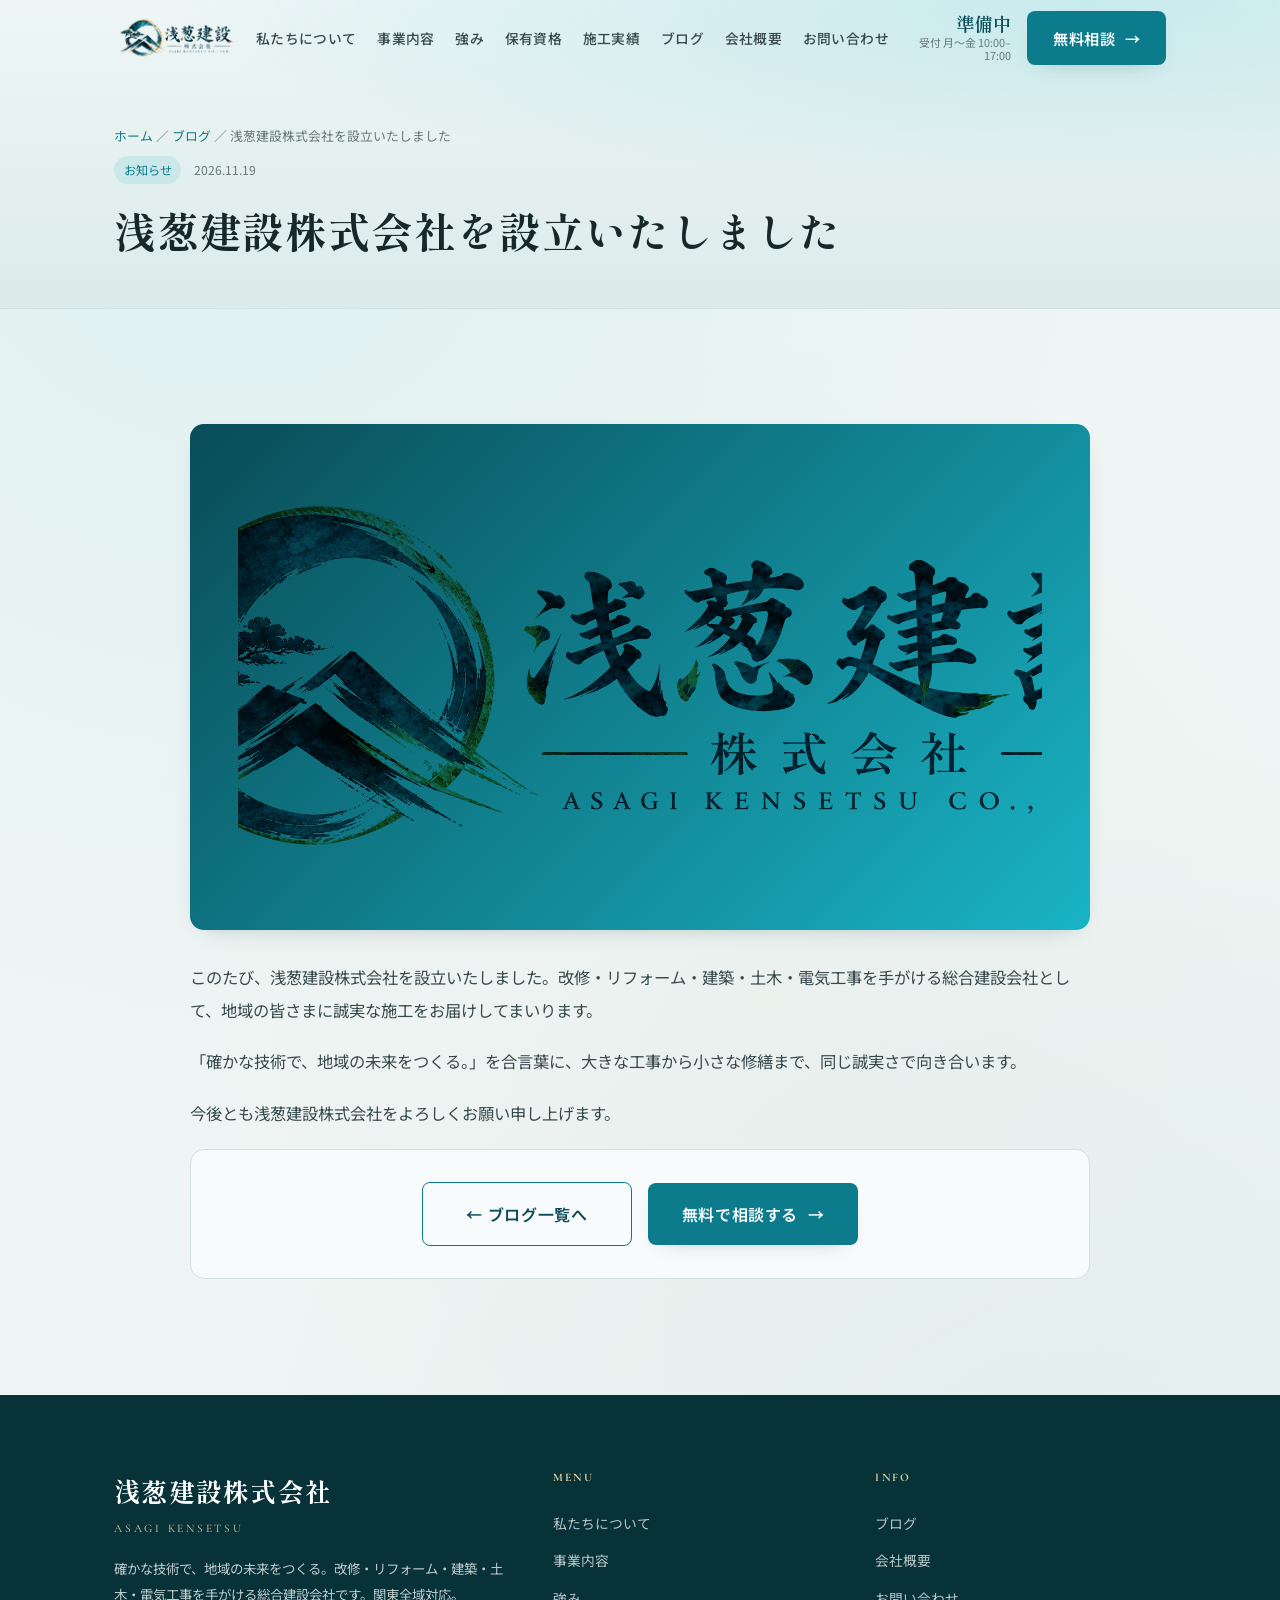
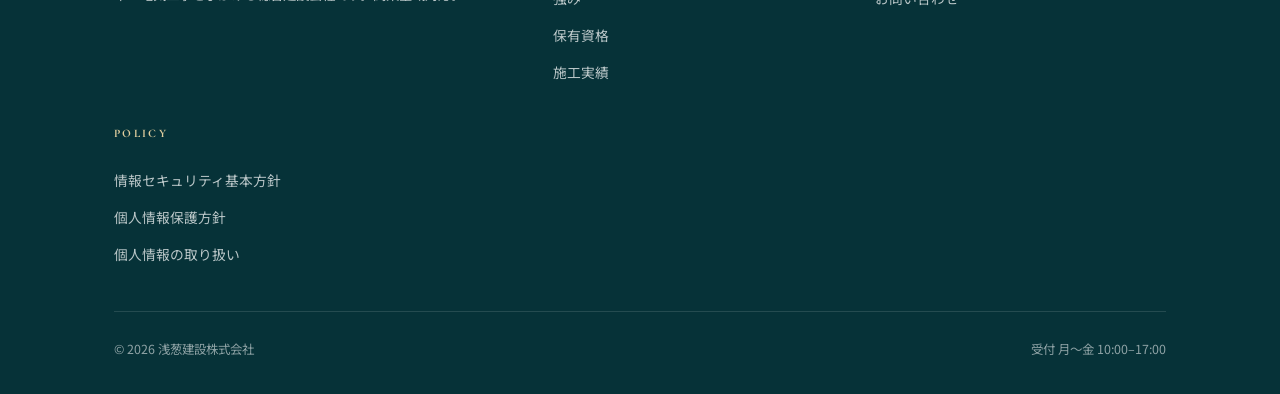
==== blog-post.html @ abcaf065 "About・ブログのロゴを白横（社名入り横型）＋明るい背景に変更 - 紋章/フルロゴ(紙地)→ 白横ロゴ(透過PNG)を淡色背景に配置し視認性を改善 - About=16:11カード、ブログ=16:1" ====
<!doctype html>
<html lang="ja">
<head>
<meta charset="utf-8">
<meta name="viewport" content="width=device-width, initial-scale=1">
<script>document.documentElement.className += " js";</script>
<title>ブログ | 浅葱建設株式会社</title>
<meta name="description" content="浅葱建設株式会社のブログ記事です。">
<link rel="icon" href="assets/logo-mark.jpg">
<link rel="preconnect" href="https://fonts.googleapis.com">
<link rel="preconnect" href="https://fonts.gstatic.com" crossorigin>
<link href="https://fonts.googleapis.com/css2?family=Shippori+Mincho:wght@500;600;700&family=Noto+Sans+JP:wght@400;500;700&family=Cormorant+Garamond:wght@500;600&display=swap" rel="stylesheet">
<link rel="stylesheet" href="css/style.css?v=20261125e">
</head>
<body>

<header class="header" id="header">
  <div class="container">
    <a class="brand" href="index.html" aria-label="浅葱建設株式会社 トップへ"><img src="assets/logo-horizontal.png" alt="浅葱建設株式会社"></a>
    <nav class="nav" aria-label="メインナビゲーション">
      <a href="index.html#about">私たちについて</a>
      <a href="index.html#services">事業内容</a>
      <a href="index.html#strengths">強み</a>
      <a href="index.html#qualifications">保有資格</a>
      <a href="index.html#works">施工実績</a>
      <a href="blog.html">ブログ</a>
      <a href="index.html#company">会社概要</a>
      <a href="index.html#contact">お問い合わせ</a>
    </nav>
    <div class="header-cta">
      <a class="tel-link" href="tel:0487318980" data-todo="tel"><span class="num">準備中</span><span class="lbl">受付 月〜金 10:00–17:00</span></a>
      <a class="btn btn--primary" href="index.html#contact">無料相談 <span class="arw">→</span></a>
      <button class="nav-toggle" id="navToggle" aria-label="メニューを開く" aria-expanded="false" aria-controls="drawer"><span></span><span></span><span></span></button>
    </div>
  </div>
</header>
<div class="drawer" id="drawer">
  <a href="index.html#about">私たちについて <span class="en">About</span></a>
  <a href="index.html#services">事業内容 <span class="en">Service</span></a>
  <a href="index.html#strengths">強み <span class="en">Strengths</span></a>
  <a href="index.html#qualifications">保有資格 <span class="en">Qualifications</span></a>
  <a href="index.html#works">施工実績 <span class="en">Works</span></a>
  <a href="blog.html">ブログ <span class="en">Blog</span></a>
  <a href="index.html#company">会社概要 <span class="en">Company</span></a>
  <a href="index.html#contact">お問い合わせ <span class="en">Contact</span></a>
  <div class="drawer-foot"><span class="num">048-731-8980</span><a class="btn btn--gold" href="index.html#contact">無料で相談する →</a></div>
</div>

<main id="detail">
  <section class="subhero">
    <div class="container">
      <p class="breadcrumb"><a href="index.html">ホーム</a> ／ <a href="blog.html">ブログ</a> ／ <span id="crumb">—</span></p>
      <div class="post__meta" style="margin-bottom:.4rem"><span class="post__cat" id="p-cat">—</span><time id="p-date">—</time></div>
      <h1 id="p-title">記事</h1>
    </div>
  </section>
  <section class="section">
    <div class="container" id="p-body"></div>
  </section>
</main>

<footer class="footer">
  <div class="container">
    <div class="footer__top">
      <div class="footer__brand">
        <div class="wm">浅葱建設株式会社</div><div class="en">ASAGI KENSETSU</div>
        <p>確かな技術で、地域の未来をつくる。改修・リフォーム・建築・土木・電気工事を手がける総合建設会社です。関東全域対応。</p>
      </div>
      <div class="footer__col"><h4>Menu</h4><a href="index.html#about">私たちについて</a><a href="index.html#services">事業内容</a><a href="index.html#strengths">強み</a><a href="index.html#qualifications">保有資格</a><a href="index.html#works">施工実績</a></div>
      <div class="footer__col"><h4>Info</h4><a href="blog.html">ブログ</a><a href="index.html#company">会社概要</a><a href="index.html#contact">お問い合わせ</a></div>
      <div class="footer__col"><h4>Policy</h4><a href="security-policy.html">情報セキュリティ基本方針</a><a href="privacy-policy.html">個人情報保護方針</a><a href="privacy-policy.html#handling">個人情報の取り扱い</a></div>
    </div>
    <div class="footer__bottom"><span>© 2026 浅葱建設株式会社</span><span>受付 月〜金 10:00–17:00</span></div>
  </div>
</footer>
<div class="cta-bar"><a class="tel" href="tel:0487318980" data-todo="tel">☎ お電話</a><a class="contact" href="index.html#contact">✉ 無料相談</a></div>

<script src="js/main.js"></script>
<script>
(function(){
  var P = {
    "1":{cat:"お知らせ",date:"2026.11.19",title:"浅葱建設株式会社を設立いたしました",
      img:"assets/logo-horizontal.png", logo:true,
      body:["このたび、浅葱建設株式会社を設立いたしました。改修・リフォーム・建築・土木・電気工事を手がける総合建設会社として、地域の皆さまに誠実な施工をお届けしてまいります。",
      "「確かな技術で、地域の未来をつくる。」を合言葉に、大きな工事から小さな修繕まで、同じ誠実さで向き合います。",
      "今後とも浅葱建設株式会社をよろしくお願い申し上げます。"]}
  };
  function esc(s){return String(s).replace(/[&<>]/g,function(c){return{'&':'&amp;','<':'&lt;','>':'&gt;'}[c];});}
  var id=(new URLSearchParams(location.search)).get("id");
  var d=P[id]||P["1"];
  document.getElementById("crumb").textContent=d.title;
  document.getElementById("p-cat").textContent=d.cat;
  document.getElementById("p-date").textContent=d.date;
  document.getElementById("p-title").textContent=d.title;
  document.title=d.title+" | ブログ | 浅葱建設株式会社";
  var html='<article class="detail detail--article">'
    +'<div class="detail__media'+(d.logo?' detail__media--logo':'')+'"><img src="'+d.img+'" alt="'+esc(d.title)+'" onerror="this.style.display=\'none\'"></div>'
    +'<div class="detail__text">';
  d.body.forEach(function(p){ html+='<p>'+esc(p)+'</p>'; });
  html+='</div>'
    +'<div class="detail__cta"><a class="btn btn--ghost btn--lg" href="blog.html">← ブログ一覧へ</a>'
    +'<a class="btn btn--primary btn--lg" href="index.html#contact">無料で相談する <span class="arw">→</span></a></div>'
    +'</article>';
  document.getElementById("p-body").innerHTML=html;
})();
</script>
</body>
</html>
---- css/style.css ----
/* =========================================================
   浅葱建設株式会社 — style.css
   Design tokens & styles per DESIGN.md
   Asagi (teal) × Gold × Washi. Sumi-e / 和モダン.
   ========================================================= */

/* ---------- Tokens ---------- */
:root{
  /* Asagi (浅葱色) — 基調。明るい浅葱の青緑 */
  --asagi-900:#063238; --asagi-800:#094c57; --asagi-700:#0c7c8c;  /* PRIMARY（白文字AA） */
  --asagi-600:#109aad; --asagi-500:#19b4c6; --asagi-400:#4cc3d2;  /* 明るい浅葱＝アクセント/地 */
  --asagi-100:#d3edf1;
  /* Gold — アクセント（少量で） */
  --gold-700:#8a6a2c; --gold-600:#a6823a; --gold-500:#bf9a4c; --gold-300:#e2cf9f;
  /* Washi / neutrals — 浅葱を含んだ淡い地 */
  --washi:#eef5f4; --washi-2:#e3efee; --paper:#f8fbfb; --white:#fff;
  /* Sumi (ink) */
  --sumi-900:#17282b; --sumi-700:#38494d; --sumi-500:#67787b; --line:#d2e2e1;

  --font-serif:"Shippori Mincho","Noto Serif JP",serif;
  --font-sans:"Noto Sans JP",system-ui,-apple-system,sans-serif;
  --font-en:"Cormorant Garamond","Shippori Mincho",serif;

  --fs-hero:clamp(2.4rem,6vw,4.4rem);
  --fs-h2:clamp(1.8rem,3.6vw,2.8rem);
  --fs-h3:clamp(1.15rem,2vw,1.4rem);
  --fs-lead:clamp(1rem,1.3vw,1.15rem);
  --fs-body:1rem; --fs-small:.875rem; --fs-label:.78rem;

  --maxw:1180px;
  --gutter:clamp(1.25rem,5vw,4rem);
  --section-y:clamp(4.5rem,9vw,8rem);
  --radius:14px; --radius-sm:8px;
  --shadow:0 18px 50px -24px rgba(12,47,53,.35);
  --shadow-sm:0 8px 24px -16px rgba(12,47,53,.4);
  --ease:cubic-bezier(.22,.61,.36,1);
  --header-h:76px;
}

/* ---------- Reset / base ---------- */
*,*::before,*::after{box-sizing:border-box}
*{margin:0}
html{scroll-behavior:smooth;-webkit-text-size-adjust:100%}
body{
  font-family:var(--font-sans);
  font-size:var(--fs-body);
  line-height:1.9;
  color:var(--sumi-900);
  background:var(--washi);
  /* subtle washi grain */
  background-image:
    radial-gradient(circle at 18% 8%, rgba(25,180,198,.07), transparent 42%),
    radial-gradient(circle at 88% 82%, rgba(12,124,140,.06), transparent 46%),
    radial-gradient(circle at 60% 50%, rgba(191,154,76,.03), transparent 55%);
  -webkit-font-smoothing:antialiased;
  overflow-x:hidden;
}
img{max-width:100%;display:block;height:auto}
a{color:inherit;text-decoration:none}
button{font:inherit;cursor:pointer;border:none;background:none;color:inherit}
ul{list-style:none;padding:0}
:focus-visible{outline:2px solid var(--gold-500);outline-offset:3px;border-radius:4px}

/* ---------- Layout utils ---------- */
.container{max-width:var(--maxw);margin-inline:auto;padding-inline:var(--gutter);width:100%}
.section{padding-block:var(--section-y);position:relative}
.section--alt{background:var(--washi-2)}
.section--ink{background:var(--asagi-900);color:#fff}
.section--paper{background:var(--paper)}

/* English label + 和文大見出し + gold rule */
.eyebrow{
  font-family:var(--font-en);
  font-size:var(--fs-label);
  letter-spacing:.3em;
  text-transform:uppercase;
  color:var(--gold-600);
  font-weight:600;
  display:inline-block;
}
.section--ink .eyebrow{color:var(--gold-300)}
.sec-title{
  font-family:var(--font-serif);
  font-size:var(--fs-h2);
  font-weight:600;
  line-height:1.35;
  letter-spacing:.02em;
  margin:.5rem 0 1rem;
}
.sec-rule{width:56px;height:2px;background:linear-gradient(90deg,var(--asagi-500),var(--gold-500));border:0;margin:0 0 1.4rem}
.sec-head{max-width:680px;margin-bottom:clamp(2rem,4vw,3.2rem)}
.sec-head--center{margin-inline:auto;text-align:center}
.sec-head--center .sec-rule{margin-inline:auto}
.sec-head--center .eyebrow{display:block}
.lead{font-size:var(--fs-lead);color:var(--sumi-700);line-height:1.95}
.section--ink .lead{color:rgba(255,255,255,.8)}

/* ---------- Buttons ---------- */
.btn{
  display:inline-flex;align-items:center;gap:.6em;
  padding:.85em 1.7em;border-radius:var(--radius-sm);
  font-family:var(--font-sans);font-weight:600;font-size:.95rem;letter-spacing:.04em;
  transition:transform .25s var(--ease),background .25s var(--ease),box-shadow .25s var(--ease),color .25s var(--ease);
  white-space:nowrap;
}
.btn .arw{transition:transform .25s var(--ease)}
.btn:hover .arw{transform:translateX(4px)}
.btn--primary{background:var(--asagi-700);color:#fff;box-shadow:var(--shadow-sm)}
.btn--primary:hover{background:var(--asagi-800);transform:translateY(-2px)}
.btn--ghost{border:1.5px solid var(--asagi-700);color:var(--asagi-800)}
.btn--ghost:hover{background:rgba(21,86,94,.07);transform:translateY(-2px)}
.btn--gold{background:linear-gradient(180deg,var(--gold-500),var(--gold-600));color:#2a2008;box-shadow:var(--shadow-sm)}
.btn--gold:hover{transform:translateY(-2px);filter:brightness(1.04)}
.btn--lg{padding:1em 2.1em;font-size:1rem}
.section--ink .btn--ghost{border-color:rgba(255,255,255,.6);color:#fff}
.section--ink .btn--ghost:hover{background:rgba(255,255,255,.1)}

/* ---------- Header / Nav ---------- */
.header{
  position:fixed;inset:0 0 auto;z-index:100;height:var(--header-h);
  display:flex;align-items:center;
  transition:background .3s var(--ease),box-shadow .3s var(--ease),height .3s var(--ease);
}
.header.scrolled{background:rgba(238,245,244,.94);backdrop-filter:blur(10px);box-shadow:0 1px 0 var(--line),0 10px 30px -22px rgba(12,47,53,.5)}
.header .container{display:flex;align-items:center;justify-content:space-between;gap:1rem}
.brand{display:flex;align-items:center;gap:.7rem}
.brand img{height:44px;width:auto}
.brand .brand-sub{display:none}
.nav{display:flex;align-items:center;gap:clamp(.8rem,1.6vw,1.6rem)}
.nav a{
  font-size:.86rem;font-weight:500;color:var(--sumi-700);letter-spacing:.03em;
  position:relative;padding:.3rem 0;transition:color .2s;white-space:nowrap;
}
.nav a::after{content:"";position:absolute;left:0;bottom:-2px;width:0;height:1.5px;background:var(--gold-500);transition:width .25s var(--ease)}
.nav a:hover{color:var(--asagi-700)}
.nav a:hover::after{width:100%}
.header-cta{display:flex;align-items:center;gap:1rem}
.tel-link{display:flex;flex-direction:column;line-height:1.15;text-align:right}
.tel-link .num{font-family:var(--font-en);font-size:1.15rem;font-weight:600;color:var(--asagi-800);letter-spacing:.02em}
.tel-link .lbl{font-size:.68rem;color:var(--sumi-500)}
.nav-toggle{display:none;width:44px;height:44px;flex-direction:column;justify-content:center;gap:5px;align-items:center}
.nav-toggle span{width:24px;height:2px;background:var(--sumi-900);transition:.3s var(--ease)}

/* mobile drawer */
@media(max-width:1080px){
  .nav,.header-cta .tel-link,.header-cta .btn{display:none}
  .nav-toggle{display:flex}
  .drawer{
    position:fixed;inset:0;z-index:99;background:var(--asagi-900);color:#fff;
    display:flex;flex-direction:column;justify-content:flex-start;gap:.2rem;
    padding:calc(var(--header-h) + .8rem) var(--gutter) 2.4rem;
    overflow-y:auto;-webkit-overflow-scrolling:touch;overscroll-behavior:contain;
    transform:translateX(100%);transition:transform .4s var(--ease);visibility:hidden;
  }
  .drawer.open{transform:translateX(0);visibility:visible}
  .drawer a{font-family:var(--font-serif);font-size:1.18rem;color:#fff;padding:.56rem 0;border-bottom:1px solid rgba(255,255,255,.12);display:flex;justify-content:space-between;align-items:center}
  .drawer a .en{font-family:var(--font-en);font-size:.75rem;letter-spacing:.2em;color:var(--gold-300)}
  .drawer .drawer-foot{margin-top:1.4rem;display:flex;flex-direction:column;gap:.9rem}
  .drawer .drawer-foot .num{font-family:var(--font-en);font-size:1.7rem;color:var(--gold-300)}
  .nav-open .nav-toggle span:nth-child(1){transform:translateY(7px) rotate(45deg);background:#fff}
  .nav-open .nav-toggle span:nth-child(2){opacity:0}
  .nav-open .nav-toggle span:nth-child(3){transform:translateY(-7px) rotate(-45deg);background:#fff}
  .nav-open{overflow:hidden}
  /* メニュー表示中はヘッダーを透明に、ロゴを白く反転して視認性確保 */
  .nav-open .header{background:transparent;box-shadow:none;-webkit-backdrop-filter:none;backdrop-filter:none}
  .nav-open .brand img{filter:brightness(0) invert(1);opacity:.95}
}
.drawer{display:none}
@media(max-width:1080px){.drawer{display:flex}}

/* ---------- Hero ---------- */
.hero{
  position:relative;min-height:100svh;display:flex;align-items:center;
  padding-top:var(--header-h);overflow:hidden;
  background:
    radial-gradient(130% 100% at 82% 6%, rgba(25,180,198,.22), transparent 58%),
    radial-gradient(90% 80% at 0% 100%, rgba(12,124,140,.12), transparent 60%),
    linear-gradient(180deg,#eef6f6 0%, #dcebea 100%);
}
.hero__mark{
  position:absolute;right:-6%;top:50%;transform:translateY(-50%);
  width:min(600px,56vw);opacity:.10;pointer-events:none;
  -webkit-mask-image:radial-gradient(circle,#000 55%,transparent 72%);
          mask-image:radial-gradient(circle,#000 55%,transparent 72%);
}
.hero__enso{
  position:absolute;left:-120px;bottom:-120px;width:380px;height:380px;border-radius:50%;
  border:2px solid var(--gold-500);opacity:.1;pointer-events:none;
}
.hero__inner{position:relative;z-index:2;max-width:760px}
.hero__loc{font-size:.8rem;letter-spacing:.2em;color:var(--sumi-500);margin-bottom:1.4rem;display:flex;align-items:center;gap:.6rem}
.hero__loc::before{content:"";width:26px;height:1px;background:var(--gold-500)}
.hero__title{
  font-family:var(--font-serif);font-weight:700;font-size:var(--fs-hero);
  line-height:1.3;letter-spacing:.03em;color:var(--sumi-900);
}
.hero__title .accent{color:var(--asagi-700);position:relative}
.hero__sub{margin-top:1.6rem;font-size:var(--fs-lead);color:var(--sumi-700);max-width:34em;line-height:2}
.hero__pills{display:flex;flex-wrap:wrap;gap:.6rem;margin-top:1.8rem}
.pill{
  font-size:.82rem;font-weight:500;letter-spacing:.06em;color:var(--asagi-800);
  padding:.45em 1.1em;border:1px solid var(--line);border-radius:999px;background:rgba(255,255,255,.5);
}
.pill b{color:var(--gold-600);font-weight:700;margin-right:.3em}
.hero__cta{display:flex;flex-wrap:wrap;gap:1rem;margin-top:2.4rem}
.scroll-cue{
  position:absolute;left:var(--gutter);bottom:1.6rem;z-index:2;
  font-family:var(--font-en);font-size:.7rem;letter-spacing:.3em;color:var(--sumi-500);
  writing-mode:vertical-rl;display:flex;align-items:center;gap:.8rem;
}
.scroll-cue::after{content:"";width:1px;height:48px;background:linear-gradient(var(--gold-500),transparent);animation:cue 2s var(--ease) infinite}
@keyframes cue{0%{transform:scaleY(0);transform-origin:top}50%{transform:scaleY(1);transform-origin:top}50.1%{transform-origin:bottom}100%{transform:scaleY(0);transform-origin:bottom}}

/* ---------- Trust strip ---------- */
.trust{background:var(--asagi-900);color:#fff;position:relative}
.trust__grid{display:grid;grid-template-columns:repeat(4,1fr);gap:1px;background:rgba(255,255,255,.1)}
.trust__item{background:var(--asagi-900);padding:2.2rem 1.4rem;text-align:center}
.trust__num{font-family:var(--font-serif);font-size:clamp(2rem,4vw,2.9rem);font-weight:700;color:var(--gold-300);line-height:1}
.trust__num .u{font-size:.5em;margin-left:.15em;color:#fff}
.trust__lbl{margin-top:.6rem;font-size:.82rem;letter-spacing:.08em;color:rgba(255,255,255,.75)}
@media(max-width:720px){.trust__grid{grid-template-columns:repeat(2,1fr)}}

/* ---------- About ---------- */
.about__wrap{display:grid;grid-template-columns:1.1fr .9fr;gap:clamp(2rem,5vw,4.5rem);align-items:center}
.about__body p{margin-bottom:1.2rem;color:var(--sumi-700)}
.about__quote{font-family:var(--font-serif);font-size:clamp(1.3rem,2.6vw,1.9rem);line-height:1.7;color:var(--asagi-800);margin-bottom:1.4rem;font-weight:600}
.about__stats{display:grid;grid-template-columns:repeat(2,1fr);gap:1rem}
.mini-stat{background:var(--paper);border:1px solid var(--line);border-radius:var(--radius);padding:1.4rem}
.mini-stat .n{font-family:var(--font-serif);font-size:1.9rem;color:var(--asagi-700);font-weight:700;line-height:1}
.mini-stat .t{font-size:.82rem;color:var(--sumi-500);margin-top:.4rem}
.about__visual{position:relative;background:var(--washi-2);border:1px solid var(--line);border-radius:var(--radius);box-shadow:var(--shadow-sm);aspect-ratio:16/11;display:flex;align-items:center;justify-content:center;padding:clamp(1.5rem,4vw,2.6rem)}
.about__visual img{width:100%;height:auto;mix-blend-mode:multiply}
/* about visual frame removed per request */
@media(max-width:860px){.about__wrap{grid-template-columns:1fr}.about__visual{order:-1;max-width:420px}}

/* ---------- Services ---------- */
.cards{display:grid;grid-template-columns:repeat(auto-fit,minmax(248px,1fr));gap:clamp(1rem,2vw,1.6rem)}
.card{
  background:var(--paper);border:1px solid var(--line);border-radius:var(--radius);
  padding:0;position:relative;overflow:hidden;
  transition:transform .3s var(--ease),box-shadow .3s var(--ease),border-color .3s var(--ease);
}
.card__media{position:relative;aspect-ratio:16/10;background:linear-gradient(135deg,var(--asagi-800),var(--asagi-500));overflow:hidden}
.card__media img{position:absolute;inset:0;width:100%;height:100%;object-fit:cover}
.card__media::after{content:"";position:absolute;inset:0;background:linear-gradient(180deg,rgba(6,50,56,0) 55%,rgba(6,50,56,.28));pointer-events:none}
.card__pad{padding:1.6rem 1.6rem 1.9rem}
.card::before{content:"";position:absolute;inset:0 0 auto;height:3px;background:linear-gradient(90deg,var(--asagi-700),var(--gold-500));transform:scaleX(0);transform-origin:left;transition:transform .35s var(--ease)}
.card:hover{transform:translateY(-6px);box-shadow:var(--shadow);border-color:var(--gold-300)}
.card:hover::before{transform:scaleX(1)}
.card__no{font-family:var(--font-en);font-size:1.4rem;font-weight:600;color:var(--gold-500)}
.card__en{font-family:var(--font-en);font-size:.72rem;letter-spacing:.24em;color:var(--sumi-500);text-transform:uppercase;display:block;margin-top:.2rem}
.card__title{font-family:var(--font-serif);font-size:var(--fs-h3);font-weight:600;margin:.5rem 0 .8rem;color:var(--sumi-900)}
.card__desc{font-size:.92rem;color:var(--sumi-700);line-height:1.85}
.card__list{margin-top:1rem;display:flex;flex-wrap:wrap;gap:.4rem}
.card__list li{font-size:.75rem;color:var(--asagi-800);background:rgba(21,86,94,.07);border-radius:999px;padding:.3em .8em}
.services__note{margin-top:clamp(1.6rem,3vw,2.4rem);text-align:center;font-size:.95rem;color:var(--sumi-700);background:var(--paper);border:1px solid var(--line);border-radius:var(--radius);padding:1.2rem 1.5rem;line-height:2}
.services__note b{color:var(--asagi-800);font-weight:700}
.services__note a{display:inline-block;color:var(--asagi-700);font-weight:600;margin-left:.3em;white-space:nowrap;text-decoration:underline;text-underline-offset:3px;text-decoration-color:var(--asagi-500)}
.services__note a:hover{color:var(--asagi-800)}

/* ---------- Philosophy (reversed band) ---------- */
.philosophy{position:relative;overflow:hidden;text-align:center}
.philosophy .container{position:relative;z-index:2;max-width:860px}
.philosophy__en{font-family:var(--font-en);letter-spacing:.3em;color:var(--gold-300);font-size:.8rem}
.philosophy__quote{font-family:var(--font-serif);font-weight:600;font-size:clamp(1.5rem,3.4vw,2.4rem);line-height:1.8;margin:1.4rem 0 1.6rem;letter-spacing:.03em}
.philosophy__quote .q{color:var(--gold-300)}
.philosophy__body{color:rgba(255,255,255,.8);max-width:46em;margin-inline:auto}
.philosophy__ring{position:absolute;right:-140px;top:-140px;width:420px;height:420px;border:2px solid rgba(191,154,76,.25);border-radius:50%}
.philosophy__ring2{position:absolute;left:-100px;bottom:-160px;width:320px;height:320px;border:1px solid rgba(255,255,255,.08);border-radius:50%}

/* ---------- Strengths ---------- */
.strengths__grid{display:grid;grid-template-columns:repeat(auto-fit,minmax(300px,1fr));gap:clamp(1rem,2vw,1.8rem)}
.strength{display:flex;gap:1.2rem;padding:1.8rem;background:var(--paper);border:1px solid var(--line);border-radius:var(--radius);transition:transform .3s var(--ease),box-shadow .3s var(--ease)}
.strength:hover{transform:translateY(-4px);box-shadow:var(--shadow-sm)}
.strength__no{flex:0 0 auto;font-family:var(--font-en);font-size:2.4rem;font-weight:600;color:var(--gold-500);line-height:1;opacity:.85}
.strength__en{font-family:var(--font-en);font-size:.7rem;letter-spacing:.22em;color:var(--asagi-700);text-transform:uppercase}
.strength__title{font-family:var(--font-serif);font-size:1.1rem;font-weight:600;margin:.2rem 0 .6rem;color:var(--sumi-900);line-height:1.5}
.strength__desc{font-size:.88rem;color:var(--sumi-700);line-height:1.8}

/* ---------- Flow ---------- */
.flow{display:grid;grid-template-columns:repeat(5,1fr);gap:1rem;counter-reset:step}
.flow__step{position:relative;text-align:center;padding:1.4rem .8rem}
.flow__dot{width:62px;height:62px;border-radius:50%;background:var(--asagi-700);color:#fff;display:flex;align-items:center;justify-content:center;margin:0 auto 1rem;position:relative;z-index:2;box-shadow:0 8px 20px -10px rgba(12,47,53,.55)}
.flow__dot::before{counter-increment:step;content:counter(step,decimal-leading-zero);font-family:var(--font-en);font-size:1.4rem;font-weight:600;letter-spacing:.02em}
.flow__step:not(:last-child) .flow__dot::after{content:"";position:absolute;left:100%;top:50%;width:calc(100% + 1rem);height:1px;background:repeating-linear-gradient(90deg,var(--gold-500) 0 6px,transparent 6px 12px);z-index:1}
.flow__t{font-family:var(--font-serif);font-weight:600;font-size:1rem;margin-bottom:.3rem}
.flow__d{font-size:.78rem;color:var(--sumi-500);line-height:1.7}
@media(max-width:860px){.flow{grid-template-columns:1fr;gap:0}
  .flow__step{display:grid;grid-template-columns:auto 1fr;gap:1.1rem;text-align:left;align-items:start;padding:1rem 0}
  .flow__dot{margin:0}
  .flow__step:not(:last-child) .flow__dot::after{left:50%;top:100%;width:1px;height:calc(100% + 0rem);background:repeating-linear-gradient(180deg,var(--gold-500) 0 6px,transparent 6px 12px)}
}

/* ---------- Works ---------- */
.works__grid{display:grid;grid-template-columns:repeat(auto-fit,minmax(260px,1fr));gap:clamp(1rem,2vw,1.6rem)}
.works__grid--few{grid-template-columns:repeat(auto-fit,minmax(280px,360px));justify-content:center}
.work{border-radius:var(--radius);overflow:hidden;background:var(--paper);border:1px solid var(--line);transition:transform .3s var(--ease),box-shadow .3s var(--ease)}
.work:hover{transform:translateY(-5px);box-shadow:var(--shadow)}
.work__img{aspect-ratio:4/3;background:linear-gradient(135deg,var(--asagi-800),var(--asagi-600));position:relative;display:flex;align-items:center;justify-content:center;color:rgba(255,255,255,.5);font-family:var(--font-en);letter-spacing:.2em;font-size:.8rem}
.work__img img{position:absolute;inset:0;width:100%;height:100%;object-fit:cover}
.work__cat{position:absolute;z-index:2;top:.8rem;left:.8rem;background:rgba(6,50,56,.82);color:var(--gold-300);font-size:.68rem;letter-spacing:.14em;padding:.3em .8em;border-radius:999px}
.work__body{padding:1.2rem 1.3rem 1.5rem}
.work__title{font-family:var(--font-serif);font-size:1.05rem;font-weight:600;margin-bottom:.4rem}
.work__meta{font-size:.78rem;color:var(--sumi-500)}

/* ---------- Company ---------- */
.company__wrap{display:grid;grid-template-columns:1fr;gap:2rem;max-width:820px;margin-inline:auto}
.spec{display:grid;grid-template-columns:200px 1fr;border-top:1px solid var(--line)}
.spec__row{display:contents}
.spec dt,.spec dd{padding:1.1rem .4rem;border-bottom:1px solid var(--line)}
.spec dt{font-family:var(--font-serif);font-weight:600;color:var(--asagi-800);font-size:.95rem}
.spec dd{color:var(--sumi-700)}
.todo{display:inline-block;font-size:.72rem;letter-spacing:.08em;color:var(--gold-700);background:rgba(191,154,76,.14);border:1px dashed var(--gold-500);border-radius:999px;padding:.15em .8em;vertical-align:middle}
@media(max-width:620px){.spec{grid-template-columns:1fr}.spec dt{padding-bottom:.2rem;border-bottom:0}.spec dd{padding-top:.2rem}}

/* ---------- Contact ---------- */
.contact__wrap{display:grid;grid-template-columns:.85fr 1.15fr;gap:clamp(2rem,4vw,3.5rem)}
.contact__info{align-self:start}
.info-block{display:flex;gap:1rem;padding:1.3rem 0;border-bottom:1px solid var(--line)}
.info-block:first-child{padding-top:0}
.info-block .ic{flex:0 0 auto;width:44px;height:44px;border-radius:50%;background:rgba(21,86,94,.08);display:flex;align-items:center;justify-content:center;color:var(--asagi-700)}
.info-block .en{font-family:var(--font-en);font-size:.7rem;letter-spacing:.2em;color:var(--gold-600);text-transform:uppercase}
.info-block .v{font-size:1.05rem;font-weight:600;color:var(--sumi-900)}
.info-block .s{font-size:.8rem;color:var(--sumi-500)}
.form{background:var(--paper);border:1px solid var(--line);border-radius:var(--radius);padding:clamp(1.5rem,3vw,2.4rem)}
.field{margin-bottom:1.1rem}
.field label{display:block;font-size:.85rem;font-weight:600;margin-bottom:.4rem;color:var(--sumi-900)}
.field label .req{color:#b24a3c;font-size:.75rem;margin-left:.3em}
.field input,.field select,.field textarea{
  width:100%;padding:.8em .9em;border:1px solid var(--line);border-radius:var(--radius-sm);
  background:#fff;font:inherit;font-size:.95rem;color:var(--sumi-900);transition:border-color .2s,box-shadow .2s;
}
.field input:focus,.field select:focus,.field textarea:focus{outline:none;border-color:var(--asagi-600);box-shadow:0 0 0 3px rgba(42,141,151,.15)}
.field textarea{resize:vertical;min-height:120px}
.field--row{display:grid;grid-template-columns:1fr 1fr;gap:1.1rem}
.consent{display:flex;gap:.6rem;align-items:flex-start;font-size:.82rem;color:var(--sumi-700);margin-bottom:1.2rem}
.consent input{margin-top:.25rem}
.consent a{color:var(--asagi-700);font-weight:600;text-decoration:underline;text-underline-offset:3px;text-decoration-thickness:1.5px;text-decoration-color:var(--asagi-500)}
.consent a:hover{color:var(--asagi-800);text-decoration-color:var(--asagi-700)}
.form__note{font-size:.78rem;color:var(--sumi-500);margin-top:.9rem;text-align:center}
.form-msg{display:none;margin-top:1rem;padding:.9rem 1rem;border-radius:var(--radius-sm);background:rgba(21,86,94,.1);color:var(--asagi-800);font-size:.88rem;text-align:center}
.form-msg.show{display:block}
@media(max-width:860px){.contact__wrap{grid-template-columns:1fr}.field--row{grid-template-columns:1fr}}

/* ---------- Footer ---------- */
.footer{background:var(--asagi-900);color:rgba(255,255,255,.75);padding-block:clamp(3rem,6vw,4.5rem) 2rem}
.footer__top{display:grid;grid-template-columns:1.4fr 1fr 1fr;gap:2rem;padding-bottom:2.4rem;border-bottom:1px solid rgba(255,255,255,.12)}
.footer__brand .wm{font-family:var(--font-serif);font-size:1.6rem;font-weight:700;color:#fff;letter-spacing:.05em}
.footer__brand .en{font-family:var(--font-en);letter-spacing:.24em;font-size:.72rem;color:var(--gold-300);margin-top:.2rem}
.footer__brand p{font-size:.84rem;margin-top:1rem;max-width:30em;line-height:1.9}
.footer__col h4{font-family:var(--font-en);font-size:.72rem;letter-spacing:.2em;color:var(--gold-300);text-transform:uppercase;margin-bottom:1rem}
.footer__col a{display:block;font-size:.86rem;padding:.35rem 0;color:rgba(255,255,255,.72);transition:color .2s}
.footer__col a:hover{color:#fff}
.footer__bottom{display:flex;justify-content:space-between;gap:1rem;flex-wrap:wrap;padding-top:1.6rem;font-size:.78rem;color:rgba(255,255,255,.55)}
@media(max-width:760px){.footer__top{grid-template-columns:1fr 1fr}.footer__brand{grid-column:1/-1}}

/* ---------- Mobile sticky CTA ---------- */
.cta-bar{
  position:fixed;left:0;right:0;bottom:0;z-index:90;display:none;
  grid-template-columns:1fr 1fr;gap:1px;background:rgba(255,255,255,.15);
  box-shadow:0 -8px 24px -18px rgba(0,0,0,.6);
}
.cta-bar a{display:flex;align-items:center;justify-content:center;gap:.5rem;padding:1rem;font-size:.9rem;font-weight:600}
.cta-bar .tel{background:var(--asagi-900);color:#fff}
.cta-bar .contact{background:var(--gold-500);color:#2a2008}
@media(max-width:960px){.cta-bar{display:grid}body{padding-bottom:58px}}

/* ---------- Reveal animation (progressive enhancement: hidden only when JS is on) ---------- */
.js .reveal{opacity:0;transform:translateY(26px);transition:opacity .7s var(--ease),transform .7s var(--ease)}
.reveal.in{opacity:1;transform:none}
.reveal[data-delay="1"]{transition-delay:.08s}
.reveal[data-delay="2"]{transition-delay:.16s}
.reveal[data-delay="3"]{transition-delay:.24s}
.reveal[data-delay="4"]{transition-delay:.32s}

@media(prefers-reduced-motion:reduce){
  *{animation:none!important;scroll-behavior:auto!important}
  .reveal{opacity:1;transform:none;transition:none}
  .scroll-cue::after{animation:none}
}

/* ---------- News ---------- */
.news{padding-block:clamp(3rem,6vw,4.5rem)}
.news__head{display:flex;justify-content:space-between;align-items:flex-end;gap:1rem;margin-bottom:1.2rem}
.news__title{font-family:var(--font-serif);font-size:clamp(1.5rem,2.6vw,2rem);font-weight:600;margin-top:.2rem}
.news__all{font-size:.85rem;font-weight:600;color:var(--asagi-700);white-space:nowrap}
.news__all:hover{color:var(--asagi-800)}
.news__list{border-top:1px solid var(--line)}
.news__item a{display:grid;grid-template-columns:auto auto 1fr;gap:1.2rem;align-items:center;padding:1.05rem .4rem;border-bottom:1px solid var(--line);transition:background .2s var(--ease),padding .2s var(--ease)}
.news__item a:hover{background:rgba(25,180,198,.06);padding-left:1rem}
.news__item time{font-family:var(--font-en);font-size:.98rem;color:var(--sumi-500);letter-spacing:.03em}
.news__cat{font-size:.72rem;letter-spacing:.06em;padding:.25em .9em;border-radius:999px;white-space:nowrap}
.cat--info{background:rgba(25,180,198,.13);color:var(--asagi-700)}
.cat--works{background:rgba(191,154,76,.17);color:var(--gold-700)}
.news__txt{font-size:.92rem;color:var(--sumi-900)}
@media(max-width:640px){
  .news__item a{grid-template-columns:auto 1fr;grid-template-areas:"date cat" "txt txt";gap:.4rem 1rem}
  .news__item time{grid-area:date}.news__cat{grid-area:cat;justify-self:start}.news__txt{grid-area:txt}
}

/* ---------- Area + Satisfaction band ---------- */
.areaband{background:var(--asagi-900);color:#fff}
.areaband__inner{display:flex;justify-content:space-between;align-items:center;gap:2rem;padding-block:2.2rem;flex-wrap:wrap}
.areaband__en{font-family:var(--font-en);letter-spacing:.26em;font-size:.72rem;color:var(--gold-300);text-transform:uppercase}
.areaband__main{font-family:var(--font-serif);font-size:1.7rem;font-weight:700;line-height:1.2;margin-top:.25rem}
.areaband__pref{font-size:.82rem;color:rgba(255,255,255,.72);margin-top:.35rem}
.areaband__sat{text-align:right}
.areaband__num{font-family:var(--font-serif);font-weight:700;line-height:1;color:var(--gold-300);font-size:clamp(2.4rem,5vw,3.4rem)}
.areaband__num .u{font-size:.45em;margin-left:.1em;color:#fff}
@media(max-width:560px){.areaband__inner{flex-direction:column;align-items:flex-start}.areaband__sat{text-align:left}}

/* ---------- Our Name (origin) ---------- */
.origin__grid{display:grid;grid-template-columns:repeat(auto-fit,minmax(240px,1fr));gap:clamp(1rem,2vw,1.6rem)}
.origin__card{background:var(--paper);border:1px solid var(--line);border-radius:var(--radius);padding:2rem 1.7rem;position:relative;transition:transform .3s var(--ease),box-shadow .3s var(--ease)}
.origin__card::before{content:"";position:absolute;left:1.7rem;top:1.7rem;width:30px;height:2px;background:var(--gold-500)}
.origin__card:hover{transform:translateY(-4px);box-shadow:var(--shadow-sm)}
.origin__en{font-family:var(--font-en);font-size:.72rem;letter-spacing:.24em;color:var(--asagi-700);text-transform:uppercase;display:block;margin-top:1rem}
.origin__title{font-family:var(--font-serif);font-size:1.25rem;font-weight:600;margin:.5rem 0 .7rem;color:var(--asagi-800)}
.origin__desc{font-size:.9rem;color:var(--sumi-700);line-height:1.85}
.origin__foot{text-align:center;font-family:var(--font-serif);font-size:clamp(1.1rem,2.2vw,1.45rem);line-height:1.8;color:var(--sumi-900);margin-top:clamp(2rem,4vw,3rem)}
.origin__foot b{color:var(--asagi-700)}

/* ---------- Qualifications ---------- */
.qual__grid{display:grid;grid-template-columns:repeat(auto-fit,minmax(230px,1fr));gap:1rem}
.qual{display:grid;grid-template-columns:auto 1fr;grid-template-rows:auto auto;column-gap:.9rem;align-items:center;min-height:90px;background:var(--paper);border:1px solid var(--line);border-radius:var(--radius-sm);padding:1rem 1.1rem;transition:transform .25s var(--ease),box-shadow .25s var(--ease),border-color .25s}
.qual:hover{transform:translateY(-3px);box-shadow:var(--shadow-sm);border-color:var(--gold-300)}
.qual__ic{grid-row:1/3;align-self:center;width:42px;height:42px;border-radius:50%;background:rgba(25,180,198,.1);display:flex;align-items:center;justify-content:center;font-size:1.15rem}
.qual__cat{grid-column:2;font-size:.68rem;color:var(--gold-700);letter-spacing:.06em}
.qual__name{grid-column:2;font-size:.9rem;font-weight:600;color:var(--sumi-900);line-height:1.4}

/* ---------- Sub pages (blog / legal) ---------- */
.subhero{background:radial-gradient(120% 100% at 85% 0%,rgba(25,180,198,.18),transparent 60%),linear-gradient(180deg,#eef6f6,#dcebea);padding:calc(var(--header-h) + 3rem) 0 2.4rem;border-bottom:1px solid var(--line)}
.subhero .eyebrow{display:block}
.subhero h1{font-family:var(--font-serif);font-size:clamp(1.8rem,4vw,2.6rem);font-weight:700;margin-top:.4rem;letter-spacing:.02em}
.breadcrumb{font-size:.8rem;color:var(--sumi-500);margin-bottom:.5rem}
.breadcrumb a{color:var(--asagi-700)}
.legal{max-width:880px}
.legal h2{font-family:var(--font-serif);font-size:1.3rem;font-weight:600;margin:2.4rem 0 .9rem;color:var(--asagi-800);padding-bottom:.5rem;border-bottom:1px solid var(--line)}
.legal h3{font-size:1.02rem;font-weight:700;margin:1.5rem 0 .5rem;color:var(--sumi-900)}
.legal p,.legal li{color:var(--sumi-700);line-height:1.95}
.legal ul{margin:.6rem 0 1.1rem;padding-left:1.3rem;list-style:disc}
.legal ol{margin:.6rem 0 1.1rem;padding-left:1.5rem;list-style:decimal}
.legal li{margin-bottom:.35rem}
.legal .updated{color:var(--sumi-500);font-size:.85rem;margin-top:2.4rem;padding-top:1rem;border-top:1px solid var(--line)}
.legal .lead-box{background:var(--paper);border:1px solid var(--line);border-left:3px solid var(--asagi-500);border-radius:var(--radius-sm);padding:1.2rem 1.3rem;color:var(--sumi-700);line-height:1.95}

/* ---------- Blog ---------- */
.blog__grid{display:grid;grid-template-columns:repeat(auto-fill,minmax(280px,1fr));gap:clamp(1.2rem,2vw,1.8rem)}
.post{display:flex;flex-direction:column;background:var(--paper);border:1px solid var(--line);border-radius:var(--radius);overflow:hidden;transition:transform .3s var(--ease),box-shadow .3s var(--ease)}
.post:hover{transform:translateY(-5px);box-shadow:var(--shadow)}
.post__img{aspect-ratio:16/9;position:relative;background:linear-gradient(135deg,var(--asagi-800),var(--asagi-500));overflow:hidden}
.post__img img{position:absolute;inset:0;width:100%;height:100%;object-fit:cover}
.blog__grid--few{grid-template-columns:repeat(auto-fill,minmax(300px,380px));justify-content:center}
.post__img--logo{background:var(--washi);aspect-ratio:16/10}
.post__img--logo img{object-fit:contain;padding:1.3rem;mix-blend-mode:multiply}
.detail__media--logo{background:var(--washi)}
.detail__media--logo img{object-fit:contain;padding:clamp(1.6rem,5vw,3rem);mix-blend-mode:multiply}
.post__body{padding:1.3rem 1.4rem 1.6rem}
.post__meta{display:flex;gap:.8rem;align-items:center;font-size:.76rem;color:var(--sumi-500);margin-bottom:.5rem}
.post__cat{background:rgba(25,180,198,.13);color:var(--asagi-700);padding:.2em .8em;border-radius:999px}
.post__title{font-family:var(--font-serif);font-size:1.1rem;font-weight:600;line-height:1.5;color:var(--sumi-900)}
.post__excerpt{font-size:.86rem;color:var(--sumi-700);margin-top:.5rem;line-height:1.8}

/* ---------- Clickable cards (stretched "more" link) ---------- */
.post{position:relative}
.work{position:relative}
.card__more,.work__more,.post__more{
  position:static;display:inline-flex;align-items:center;gap:.4em;
  font-size:.85rem;font-weight:600;color:var(--asagi-700);letter-spacing:.03em;margin-top:1rem;
}
.work__more,.post__more{margin-top:.8rem}
.card__more .arw,.work__more .arw,.post__more .arw{transition:transform .25s var(--ease)}
.card:hover .card__more,.work:hover .work__more,.post:hover .post__more{color:var(--asagi-800)}
.card:hover .card__more .arw,.work:hover .work__more .arw,.post:hover .post__more .arw{transform:translateX(4px)}
.card__more::after,.work__more::after,.post__more::after{content:"";position:absolute;inset:0;z-index:1}

/* ---------- Detail pages (service / work / blog article) ---------- */
.detail{max-width:900px;margin-inline:auto}
.detail__media{position:relative;border-radius:var(--radius);overflow:hidden;aspect-ratio:16/9;background:linear-gradient(135deg,var(--asagi-800),var(--asagi-500));margin-bottom:1.9rem;box-shadow:var(--shadow-sm)}
.detail__media img{position:absolute;inset:0;width:100%;height:100%;object-fit:cover}
.detail__lead{font-size:var(--fs-lead);color:var(--sumi-700);line-height:2;margin-bottom:2rem}
.detail__points{display:grid;gap:1rem;margin-bottom:2rem}
.dpoint{display:grid;grid-template-columns:auto 1fr;gap:1.1rem;background:var(--paper);border:1px solid var(--line);border-radius:var(--radius);padding:1.4rem 1.5rem}
.dpoint__no{font-family:var(--font-en);font-size:1.6rem;font-weight:600;color:var(--gold-500);line-height:1}
.dpoint h3{font-family:var(--font-serif);font-size:1.15rem;font-weight:600;margin-bottom:.4rem;color:var(--sumi-900)}
.dpoint p{font-size:.92rem;color:var(--sumi-700);line-height:1.85}
.detail__tags{display:flex;flex-wrap:wrap;gap:.5rem;margin-bottom:2.4rem}
.detail__grid{display:grid;grid-template-columns:.9fr 1.3fr;gap:2rem;margin-bottom:2.4rem;align-items:start}
.detail__spec.spec{grid-template-columns:120px 1fr;border-top:1px solid var(--line)}
.detail__text p{color:var(--sumi-700);line-height:2;margin-bottom:1.2rem}
.detail--article .detail__text{font-size:1.02rem}

/* ---------- 日本語の折返しを自然に（見出し）／狭い画面のヒーロー調整 ---------- */
.hero__title,.sec-title,.news__title,.philosophy__quote{word-break:auto-phrase}
@media(max-width:430px){
  .hero__title{font-size:2.05rem;line-height:1.45}
  .sec-title{font-size:1.65rem}
}
.detail__cta{text-align:center;background:var(--paper);border:1px solid var(--line);border-radius:var(--radius);padding:2rem 1.5rem;display:flex;flex-wrap:wrap;justify-content:center;align-items:center;gap:1rem}
.detail__cta p{width:100%;color:var(--sumi-700);margin-bottom:.2rem}
.detail__cta .btn{min-width:210px;justify-content:center}
@media(max-width:720px){.detail__grid{grid-template-columns:1fr}.detail__cta .btn{width:100%}}
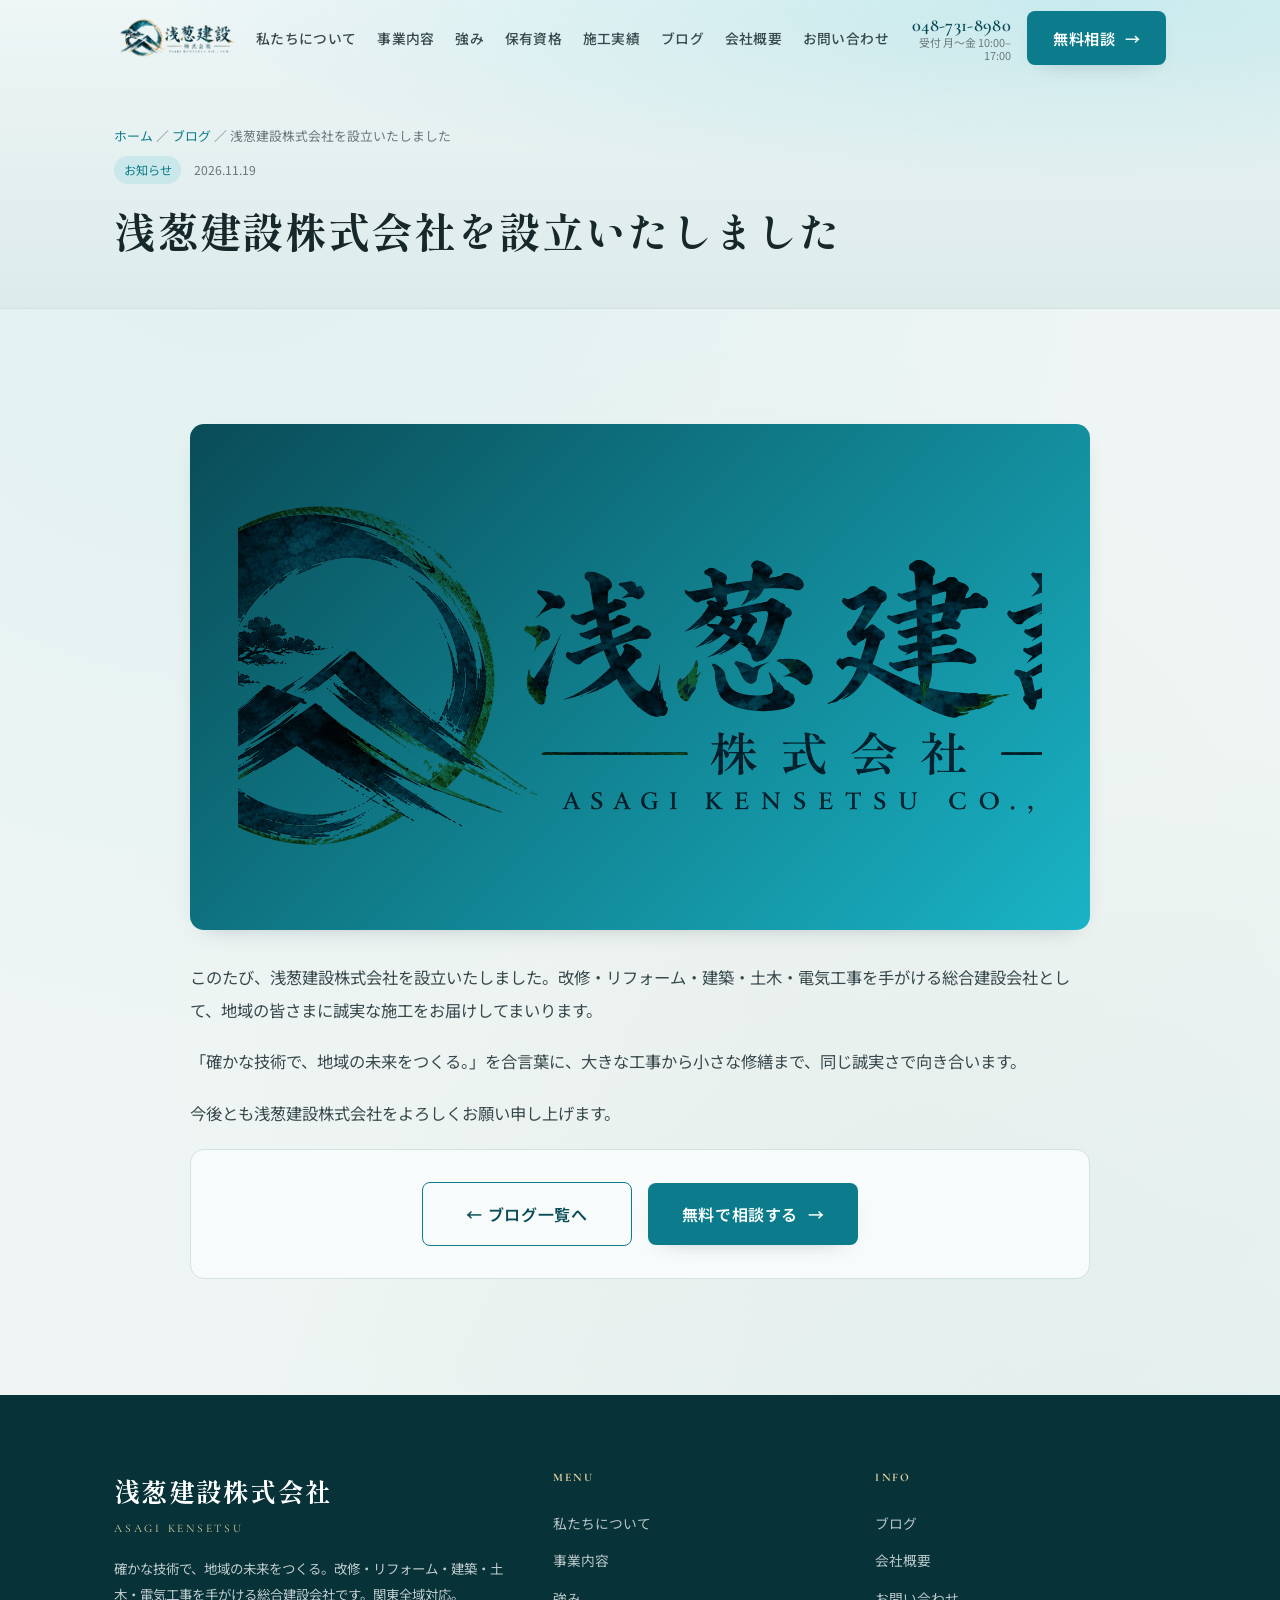
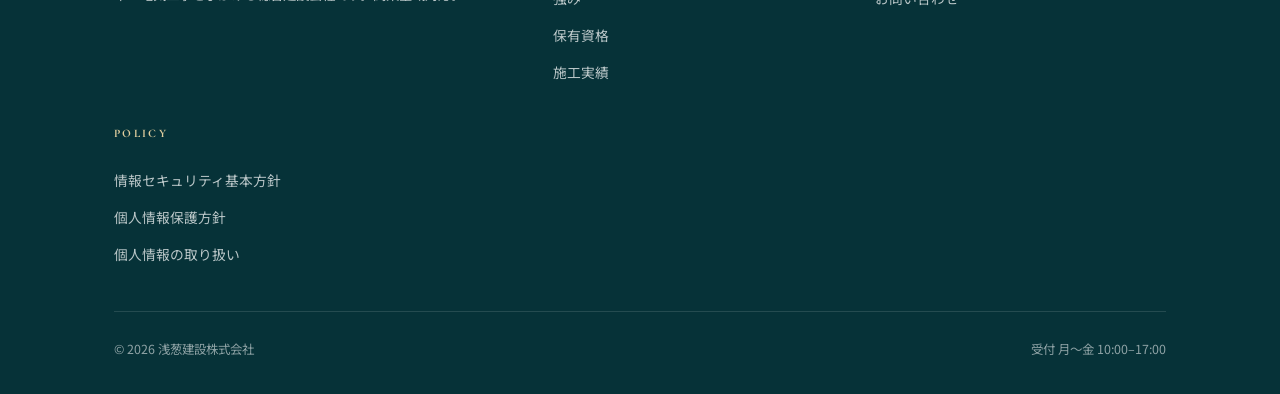
==== commit f7d5501a: "ヘッダー電話の「準備中」を修正、Aboutロゴをフルロゴに戻す - ヘッダーのtel表示(data-todo無しの残り)を048-731-8980へ - Aboutのロゴを白横→元のフルロゴ(logo" ====
--- a/blog-post.html
+++ b/blog-post.html
@@ -10,7 +10,7 @@
 <link rel="preconnect" href="https://fonts.googleapis.com">
 <link rel="preconnect" href="https://fonts.gstatic.com" crossorigin>
 <link href="https://fonts.googleapis.com/css2?family=Shippori+Mincho:wght@500;600;700&family=Noto+Sans+JP:wght@400;500;700&family=Cormorant+Garamond:wght@500;600&display=swap" rel="stylesheet">
-<link rel="stylesheet" href="css/style.css?v=20261125e">
+<link rel="stylesheet" href="css/style.css?v=20261125f">
 </head>
 <body>
 
@@ -28,7 +28,7 @@
       <a href="index.html#contact">お問い合わせ</a>
     </nav>
     <div class="header-cta">
-      <a class="tel-link" href="tel:0487318980" data-todo="tel"><span class="num">準備中</span><span class="lbl">受付 月〜金 10:00–17:00</span></a>
+      <a class="tel-link" href="tel:0487318980" data-todo="tel"><span class="num">048-731-8980</span><span class="lbl">受付 月〜金 10:00–17:00</span></a>
       <a class="btn btn--primary" href="index.html#contact">無料相談 <span class="arw">→</span></a>
       <button class="nav-toggle" id="navToggle" aria-label="メニューを開く" aria-expanded="false" aria-controls="drawer"><span></span><span></span><span></span></button>
     </div>
--- a/css/style.css
+++ b/css/style.css
@@ -228,8 +228,8 @@
 .mini-stat{background:var(--paper);border:1px solid var(--line);border-radius:var(--radius);padding:1.4rem}
 .mini-stat .n{font-family:var(--font-serif);font-size:1.9rem;color:var(--asagi-700);font-weight:700;line-height:1}
 .mini-stat .t{font-size:.82rem;color:var(--sumi-500);margin-top:.4rem}
-.about__visual{position:relative;background:var(--washi-2);border:1px solid var(--line);border-radius:var(--radius);box-shadow:var(--shadow-sm);aspect-ratio:16/11;display:flex;align-items:center;justify-content:center;padding:clamp(1.5rem,4vw,2.6rem)}
-.about__visual img{width:100%;height:auto;mix-blend-mode:multiply}
+.about__visual{position:relative}
+.about__visual img{border-radius:var(--radius);box-shadow:var(--shadow)}
 /* about visual frame removed per request */
 @media(max-width:860px){.about__wrap{grid-template-columns:1fr}.about__visual{order:-1;max-width:420px}}
 
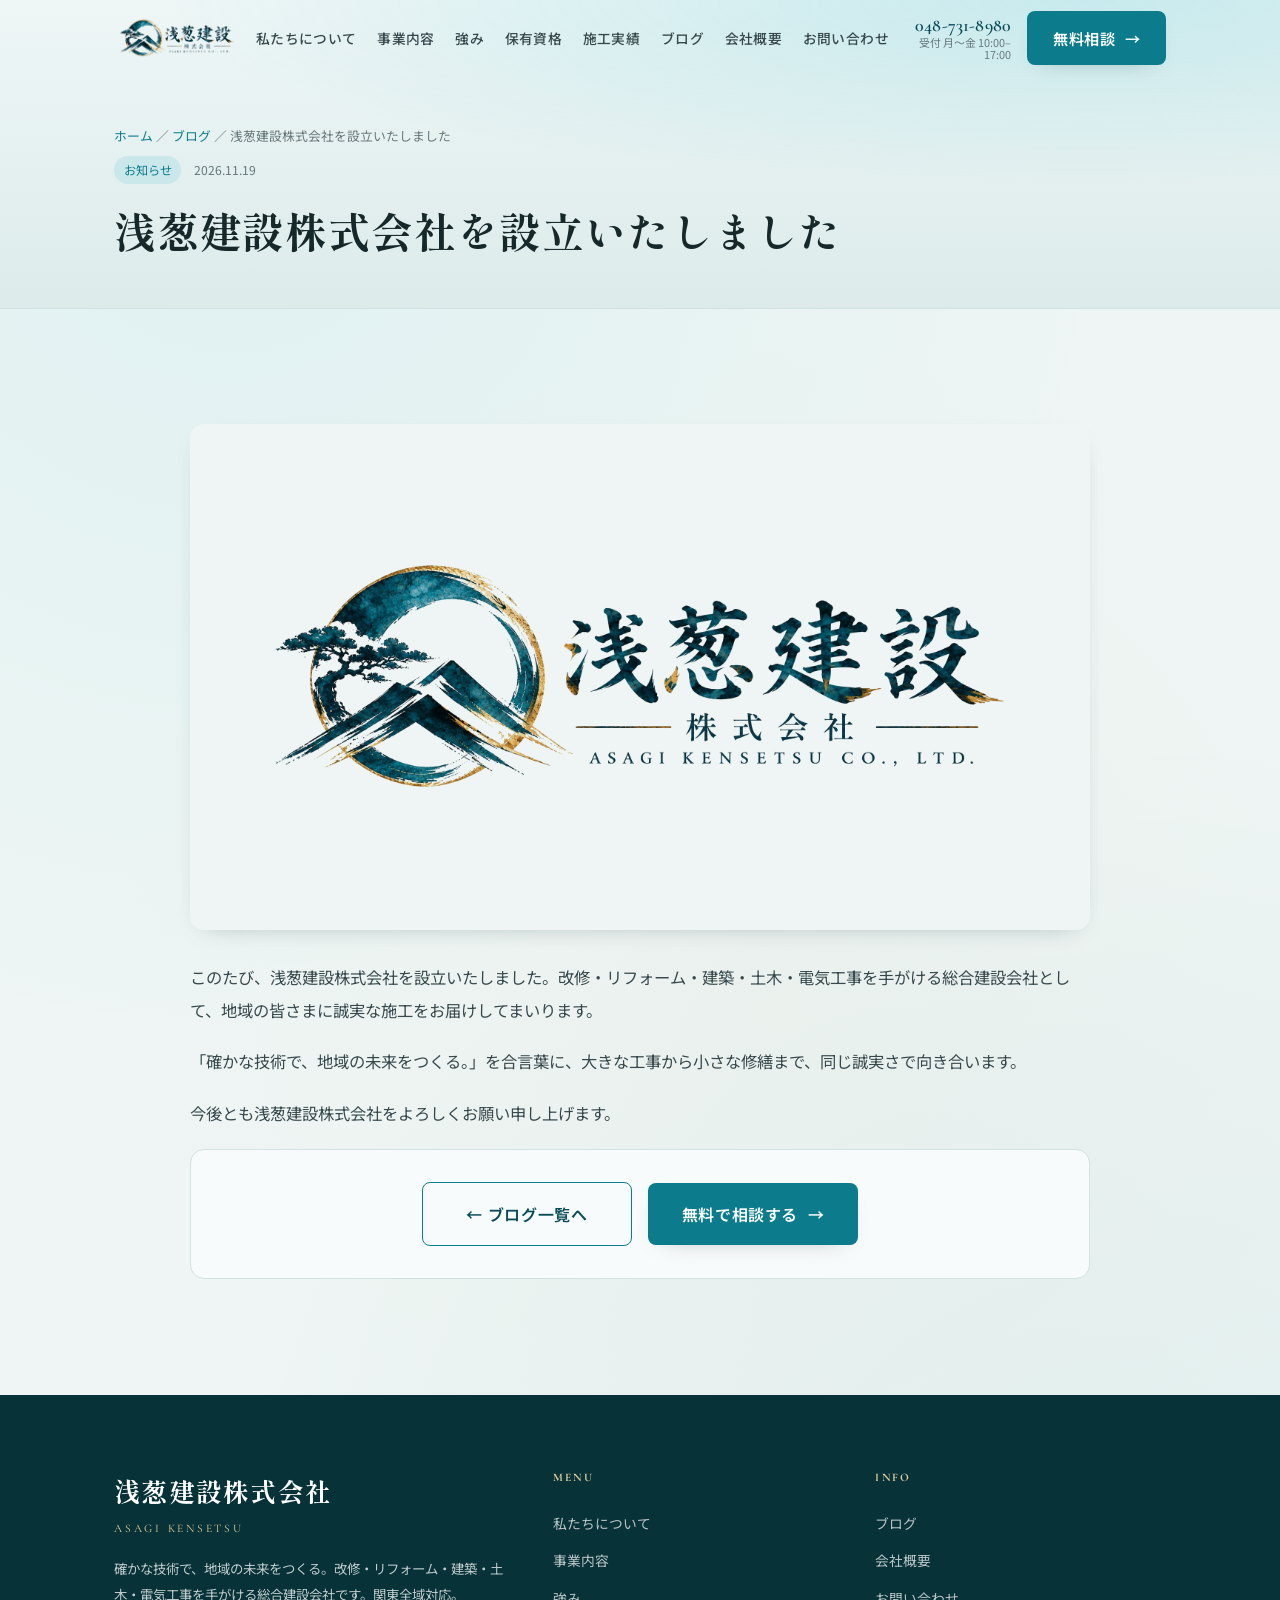
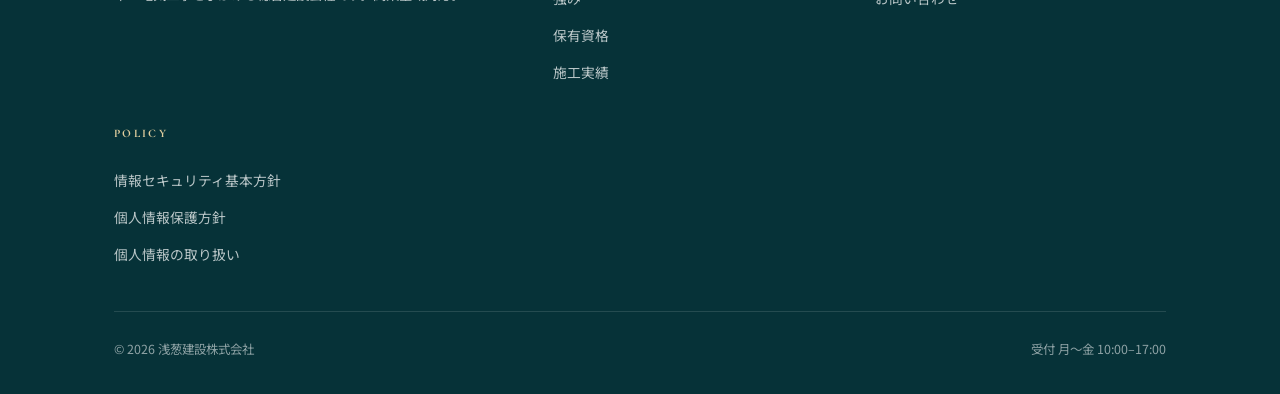
==== commit b12309e8: "ブログ詳細の背景青を修正、Aboutを紋章に戻す、電話を1行化 - blog詳細 .detail__media--logo の背景/contain を詳細度強化（基本の青グラデに勝つように） - Ab" ====
--- a/blog-post.html
+++ b/blog-post.html
@@ -10,7 +10,7 @@
 <link rel="preconnect" href="https://fonts.googleapis.com">
 <link rel="preconnect" href="https://fonts.gstatic.com" crossorigin>
 <link href="https://fonts.googleapis.com/css2?family=Shippori+Mincho:wght@500;600;700&family=Noto+Sans+JP:wght@400;500;700&family=Cormorant+Garamond:wght@500;600&display=swap" rel="stylesheet">
-<link rel="stylesheet" href="css/style.css?v=20261125f">
+<link rel="stylesheet" href="css/style.css?v=20261125g">
 </head>
 <body>
 
--- a/css/style.css
+++ b/css/style.css
@@ -136,7 +136,7 @@
 .nav a:hover::after{width:100%}
 .header-cta{display:flex;align-items:center;gap:1rem}
 .tel-link{display:flex;flex-direction:column;line-height:1.15;text-align:right}
-.tel-link .num{font-family:var(--font-en);font-size:1.15rem;font-weight:600;color:var(--asagi-800);letter-spacing:.02em}
+.tel-link .num{font-family:var(--font-en);font-size:1.12rem;font-weight:600;color:var(--asagi-800);letter-spacing:.01em;white-space:nowrap}
 .tel-link .lbl{font-size:.68rem;color:var(--sumi-500)}
 .nav-toggle{display:none;width:44px;height:44px;flex-direction:column;justify-content:center;gap:5px;align-items:center}
 .nav-toggle span{width:24px;height:2px;background:var(--sumi-900);transition:.3s var(--ease)}
@@ -229,7 +229,7 @@
 .mini-stat .n{font-family:var(--font-serif);font-size:1.9rem;color:var(--asagi-700);font-weight:700;line-height:1}
 .mini-stat .t{font-size:.82rem;color:var(--sumi-500);margin-top:.4rem}
 .about__visual{position:relative}
-.about__visual img{border-radius:var(--radius);box-shadow:var(--shadow)}
+.about__visual img{filter:drop-shadow(0 18px 38px rgba(12,47,53,.16))}
 /* about visual frame removed per request */
 @media(max-width:860px){.about__wrap{grid-template-columns:1fr}.about__visual{order:-1;max-width:420px}}
 
@@ -453,8 +453,8 @@
 .blog__grid--few{grid-template-columns:repeat(auto-fill,minmax(300px,380px));justify-content:center}
 .post__img--logo{background:var(--washi);aspect-ratio:16/10}
 .post__img--logo img{object-fit:contain;padding:1.3rem;mix-blend-mode:multiply}
-.detail__media--logo{background:var(--washi)}
-.detail__media--logo img{object-fit:contain;padding:clamp(1.6rem,5vw,3rem);mix-blend-mode:multiply}
+.detail__media.detail__media--logo{background:var(--washi)}
+.detail__media.detail__media--logo img{object-fit:contain;padding:clamp(1.6rem,5vw,3rem);mix-blend-mode:multiply}
 .post__body{padding:1.3rem 1.4rem 1.6rem}
 .post__meta{display:flex;gap:.8rem;align-items:center;font-size:.76rem;color:var(--sumi-500);margin-bottom:.5rem}
 .post__cat{background:rgba(25,180,198,.13);color:var(--asagi-700);padding:.2em .8em;border-radius:999px}
